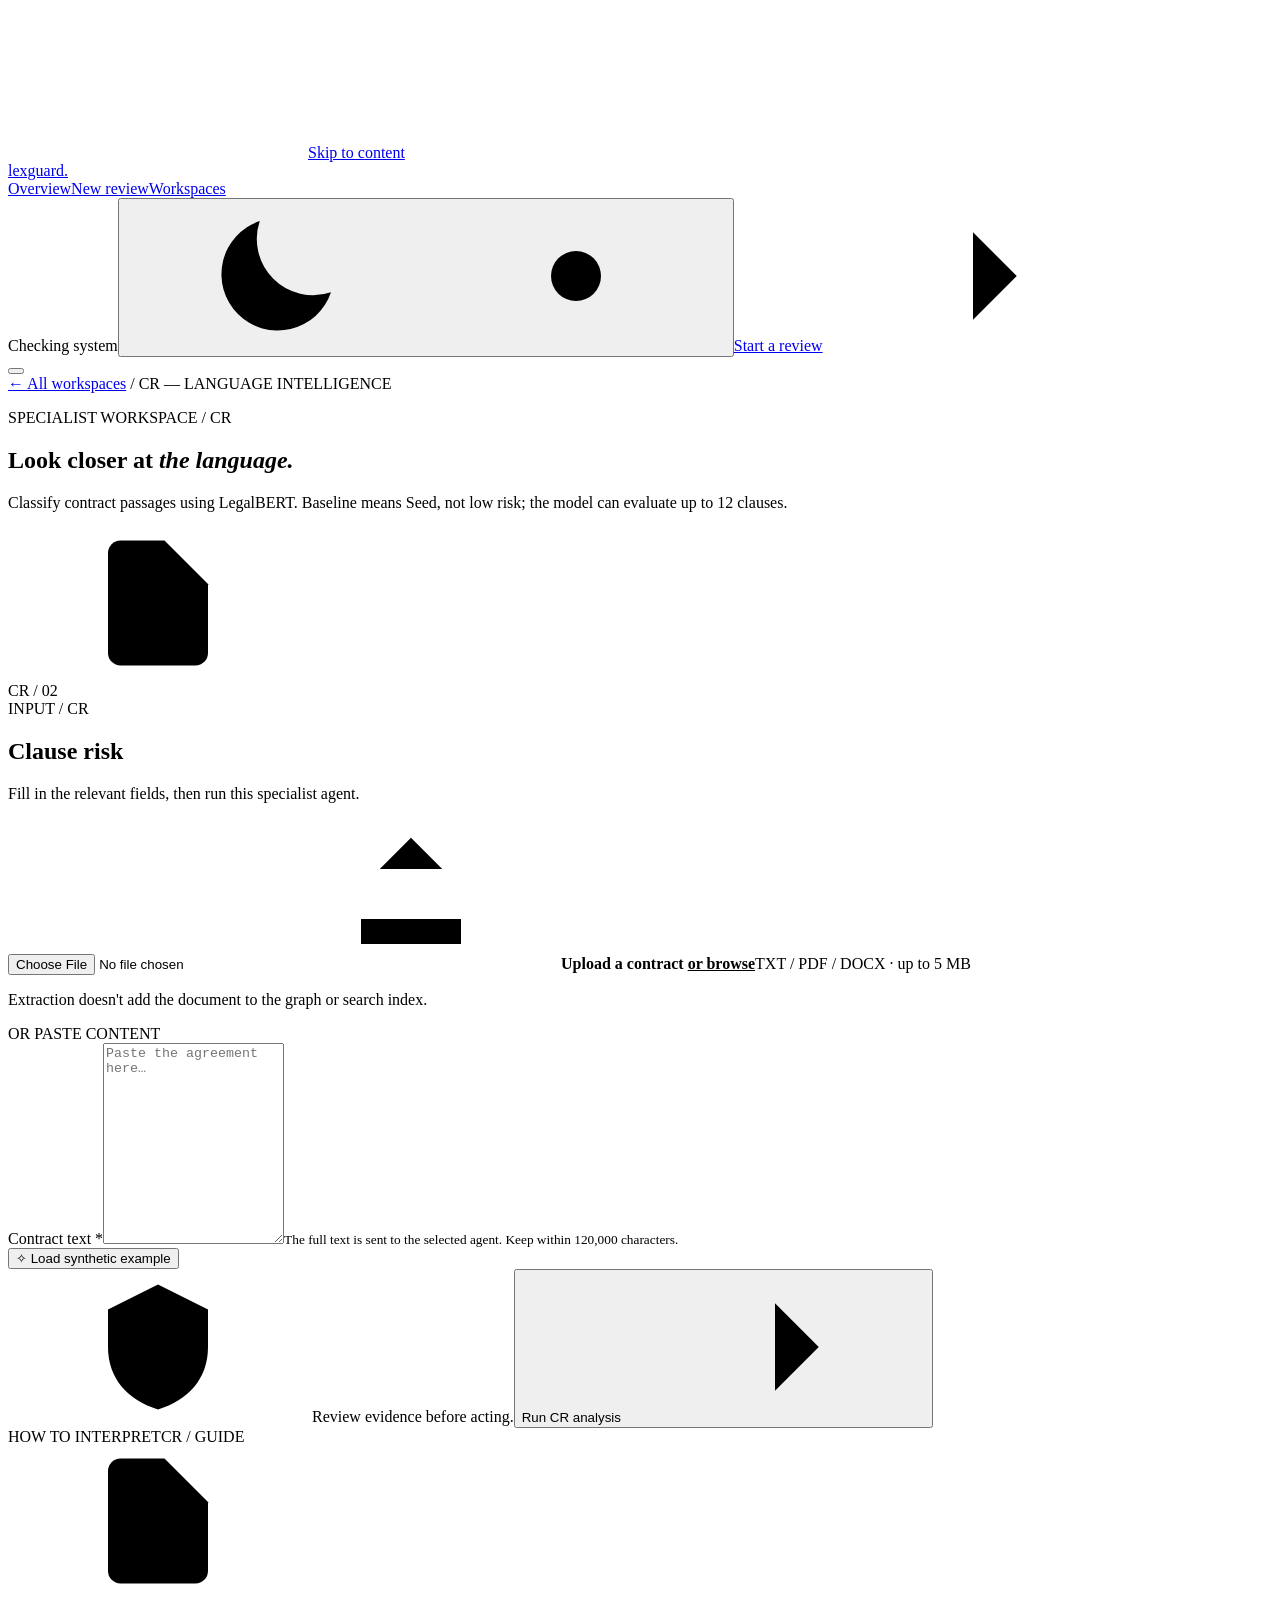
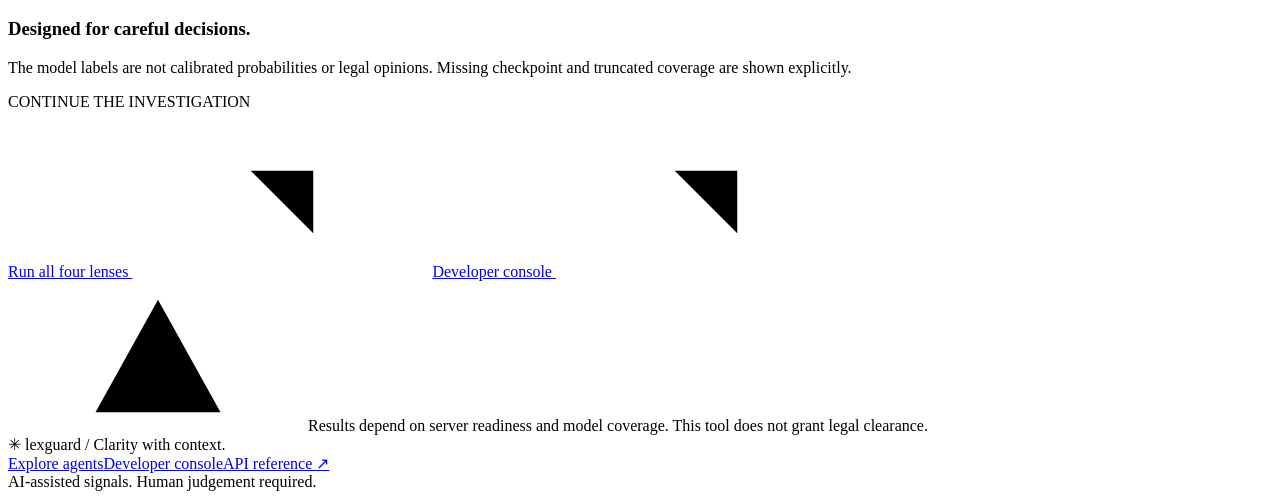
==== web/clauses.html @ 1002e35b "Import Sem7 LexGuard codebase" ====
<!doctype html><html lang="en" data-theme="dark"><head><meta charset="utf-8"><meta name="viewport" content="width=device-width, initial-scale=1"><meta name="description" content="LexGuard helps legal teams review contracts through specialist conflict, clause, confidentiality, and litigation signals."><meta name="theme-color" content="#141311"><title>Clause risk · LexGuard</title><link rel="preconnect" href="https://fonts.googleapis.com"><link rel="preconnect" href="https://fonts.gstatic.com" crossorigin><link href="https://fonts.googleapis.com/css2?family=DM+Sans:wght@400;500;600;700&family=Instrument+Serif:ital@0;1&display=swap" rel="stylesheet"><link rel="stylesheet" href="/static/styles.css"><script>(function(){try{var t=localStorage.getItem('lexguard-theme');document.documentElement.dataset.theme=t==='light'||t==='dark'?t:(matchMedia('(prefers-color-scheme: light)').matches?'light':'dark')}catch(e){}})();</script><script src="/static/app.js" defer></script><link rel="stylesheet" href="/static/atelier.css"><script src="/static/atelier-motion.js" defer></script></head><body data-page="tools-clauses"><svg class="icon-defs" xmlns="http://www.w3.org/2000/svg" aria-hidden="true"><symbol id="i-arrow" viewBox="0 0 24 24"><path d="M5 12h14m-7-7 7 7-7 7"/></symbol><symbol id="i-arrow-up" viewBox="0 0 24 24"><path d="M7 17 17 7M7 7h10v10"/></symbol><symbol id="i-moon" viewBox="0 0 24 24"><path d="M20.8 14.6A9 9 0 0 1 9.4 3.2 9 9 0 1 0 20.8 14.6Z"/></symbol><symbol id="i-sun" viewBox="0 0 24 24"><circle cx="12" cy="12" r="4"/><path d="M12 2v2m0 16v2M2 12h2m16 0h2M4.9 4.9l1.4 1.4m11.4 11.4 1.4 1.4m0-14.2-1.4 1.4M6.3 17.7l-1.4 1.4"/></symbol><symbol id="i-shield" viewBox="0 0 24 24"><path d="m12 2 8 4v6c0 5.1-3.2 8.5-8 10-4.8-1.5-8-4.9-8-10V6l8-4Z"/><path d="m9 12 2 2 4-4"/></symbol><symbol id="i-layers" viewBox="0 0 24 24"><path d="m12 3 9 5-9 5-9-5 9-5Zm-9 9 9 5 9-5M3 16l9 5 9-5"/></symbol><symbol id="i-lock" viewBox="0 0 24 24"><rect x="5" y="11" width="14" height="10" rx="2"/><path d="M8 11V7a4 4 0 0 1 8 0v4"/></symbol><symbol id="i-scale" viewBox="0 0 24 24"><path d="M12 3v18m-8-3h16M5 7h14M7 7l-4 7h8L7 7Zm10 0-4 7h8l-4-7Z"/></symbol><symbol id="i-file" viewBox="0 0 24 24"><path d="M13 2H6a2 2 0 0 0-2 2v16a2 2 0 0 0 2 2h12a2 2 0 0 0 2-2V9l-7-7Z"/><path d="M13 2v7h7M8 14h8M8 18h6"/></symbol><symbol id="i-upload" viewBox="0 0 24 24"><path d="M12 16V3m-5 5 5-5 5 5M4 16v4h16v-4"/></symbol><symbol id="i-check" viewBox="0 0 24 24"><path d="m4 12 5 5L20 6"/></symbol><symbol id="i-alert" viewBox="0 0 24 24"><path d="m12 3 10 18H2L12 3Zm0 7v4m0 4h.01"/></symbol><symbol id="i-chevron" viewBox="0 0 24 24"><path d="m6 9 6 6 6-6"/></symbol><symbol id="i-download" viewBox="0 0 24 24"><path d="M12 3v13m-5-5 5 5 5-5M4 18v3h16v-3"/></symbol><symbol id="i-x" viewBox="0 0 24 24"><path d="M5 5l14 14M19 5 5 19"/></symbol><symbol id="i-refresh" viewBox="0 0 24 24"><path d="M20 8a8 8 0 1 0 1 7m-1-7V3m0 5h-5"/></symbol></svg><a class="skip-link" href="#main">Skip to content</a><header class="site-header"><div class="shell header-inner"><a class="brand" href="/" aria-label="LexGuard home"><span class="brand-mark"><span></span></span><span>lexguard<span class="brand-point">.</span></span></a><nav class="desktop-nav" aria-label="Primary navigation"><a href="/" class="nav-link " >Overview</a><a href="/review" class="nav-link " >New review</a><a href="/workspaces" class="nav-link " >Workspaces</a></nav><div class="header-actions"><span class="live-chip" title="Actual API readiness"><span class="live-dot"></span><span data-system-label>Checking system</span></span><button class="theme-switch" type="button" data-theme-toggle aria-label="Toggle dark and light theme" title="Change theme"><svg class="icon" aria-hidden="true"><use href="#i-moon"></use></svg><svg class="icon" aria-hidden="true"><use href="#i-sun"></use></svg></button><a class="btn btn-small btn-outline" href="/review">Start a review<svg class="icon" aria-hidden="true"><use href="#i-arrow"></use></svg></a></div><button class="menu-toggle" type="button" data-menu-toggle aria-controls="mobile-nav" aria-expanded="false" aria-label="Toggle menu"><span></span><span></span><span></span></button></div><nav id="mobile-nav" class="mobile-nav" aria-label="Mobile navigation" hidden><a href="/">Overview</a><a href="/review">New review</a><a href="/workspaces">Workspaces</a><a href="/results">Latest results</a><a href="/advanced">Developer console</a></nav></header><main id="main"><section class="shell tool-page" data-tool="clauses"><div class="tool-crumb"><a href="/workspaces">← All workspaces</a><span> / CR — LANGUAGE INTELLIGENCE</span></div><div class="tool-header"><div><p class="kicker">SPECIALIST WORKSPACE / CR</p><h1>Look closer at <em>the language.</em></h1><p>Classify contract passages using LegalBERT. Baseline means Seed, not low risk; the model can evaluate up to 12 clauses.</p></div><div class="tool-graphic"><svg class="icon" aria-hidden="true"><use href="#i-file"></use></svg><div class="tool-graphic-orbit"></div><span>CR / 02</span></div></div><div class="tool-layout"><div class="form-surface tool-form-surface"><form id="tool-form" novalidate><div class="form-section-top"><span class="step-tag">INPUT / CR</span><h2>Clause risk</h2><p>Fill in the relevant fields, then run this specialist agent.</p></div><div class="dropzone compact-drop" id="dropzone"><input id="tool-file" class="file-input" type="file" accept=".txt,.pdf,.docx"><label class="upload-label" for="tool-file"><span class="upload-icon"><svg class="icon" aria-hidden="true"><use href="#i-upload"></use></svg></span><strong>Upload a contract <u>or browse</u></strong><span>TXT / PDF / DOCX · up to 5 MB</span></label><p class="upload-status" id="upload-status">Extraction doesn't add the document to the graph or search index.</p></div><div class="form-divider"><span>OR PASTE CONTENT</span></div><label class="field"><span>Contract text <span class="required">*</span></span><textarea rows="13" name="contract_text" required placeholder="Paste the agreement here…"></textarea><small>The full text is sent to the selected agent. Keep within 120,000 characters.</small></label><div class="sample-row"><button type="button" id="load-example" class="text-button">✧ Load synthetic example</button></div><p class="form-error" id="tool-error" role="alert" hidden></p><div class="form-navigation"><span class="form-inline-note"><svg class="icon" aria-hidden="true"><use href="#i-shield"></use></svg> Review evidence before acting.</span><button type="submit" class="btn btn-primary" id="tool-submit">Run CR analysis <svg class="icon" aria-hidden="true"><use href="#i-arrow"></use></svg></button></div></form></div><aside class="tool-aside"><div class="aside-top"><span class="kicker">HOW TO INTERPRET</span><span>CR / GUIDE</span></div><div class="tool-aside-icon"><svg class="icon" aria-hidden="true"><use href="#i-file"></use></svg></div><h3>Designed for careful decisions.</h3><p>The model labels are not calibrated probabilities or legal opinions. Missing checkpoint and truncated coverage are shown explicitly.</p><div class="aside-rule"></div><p class="tool-related-title">CONTINUE THE INVESTIGATION</p><a href="/review" class="related-link">Run all four lenses <svg class="icon" aria-hidden="true"><use href="#i-arrow-up"></use></svg></a><a href="/advanced" class="related-link">Developer console <svg class="icon" aria-hidden="true"><use href="#i-arrow-up"></use></svg></a><div class="aside-note"><svg class="icon" aria-hidden="true"><use href="#i-alert"></use></svg><span>Results depend on server readiness and model coverage. This tool does not grant legal clearance.</span></div></aside></div><section id="tool-output" class="tool-output" hidden aria-live="polite"><div class="report-section-heading"><div><p class="kicker">AGENT RESPONSE / CR</p><h2>Your findings</h2></div><button type="button" id="tool-export" class="btn btn-outline"><svg class="icon" aria-hidden="true"><use href="#i-download"></use></svg> Export JSON</button></div><div id="tool-output-content"></div></section></section></main><footer class="site-footer"><div class="shell footer-inner"><div class="footer-brand"><span class="footer-icon">✳</span> lexguard <span class="divider-dot">/</span> Clarity with context.</div><div class="footer-links"><a href="/workspaces">Explore agents</a><a href="/advanced">Developer console</a><a href="/docs" target="_blank" rel="noopener">API reference ↗</a></div><span class="copyright">AI-assisted signals. Human judgement required.</span></div></footer><div id="toast" class="toast" role="status" aria-live="polite" hidden></div></body></html>
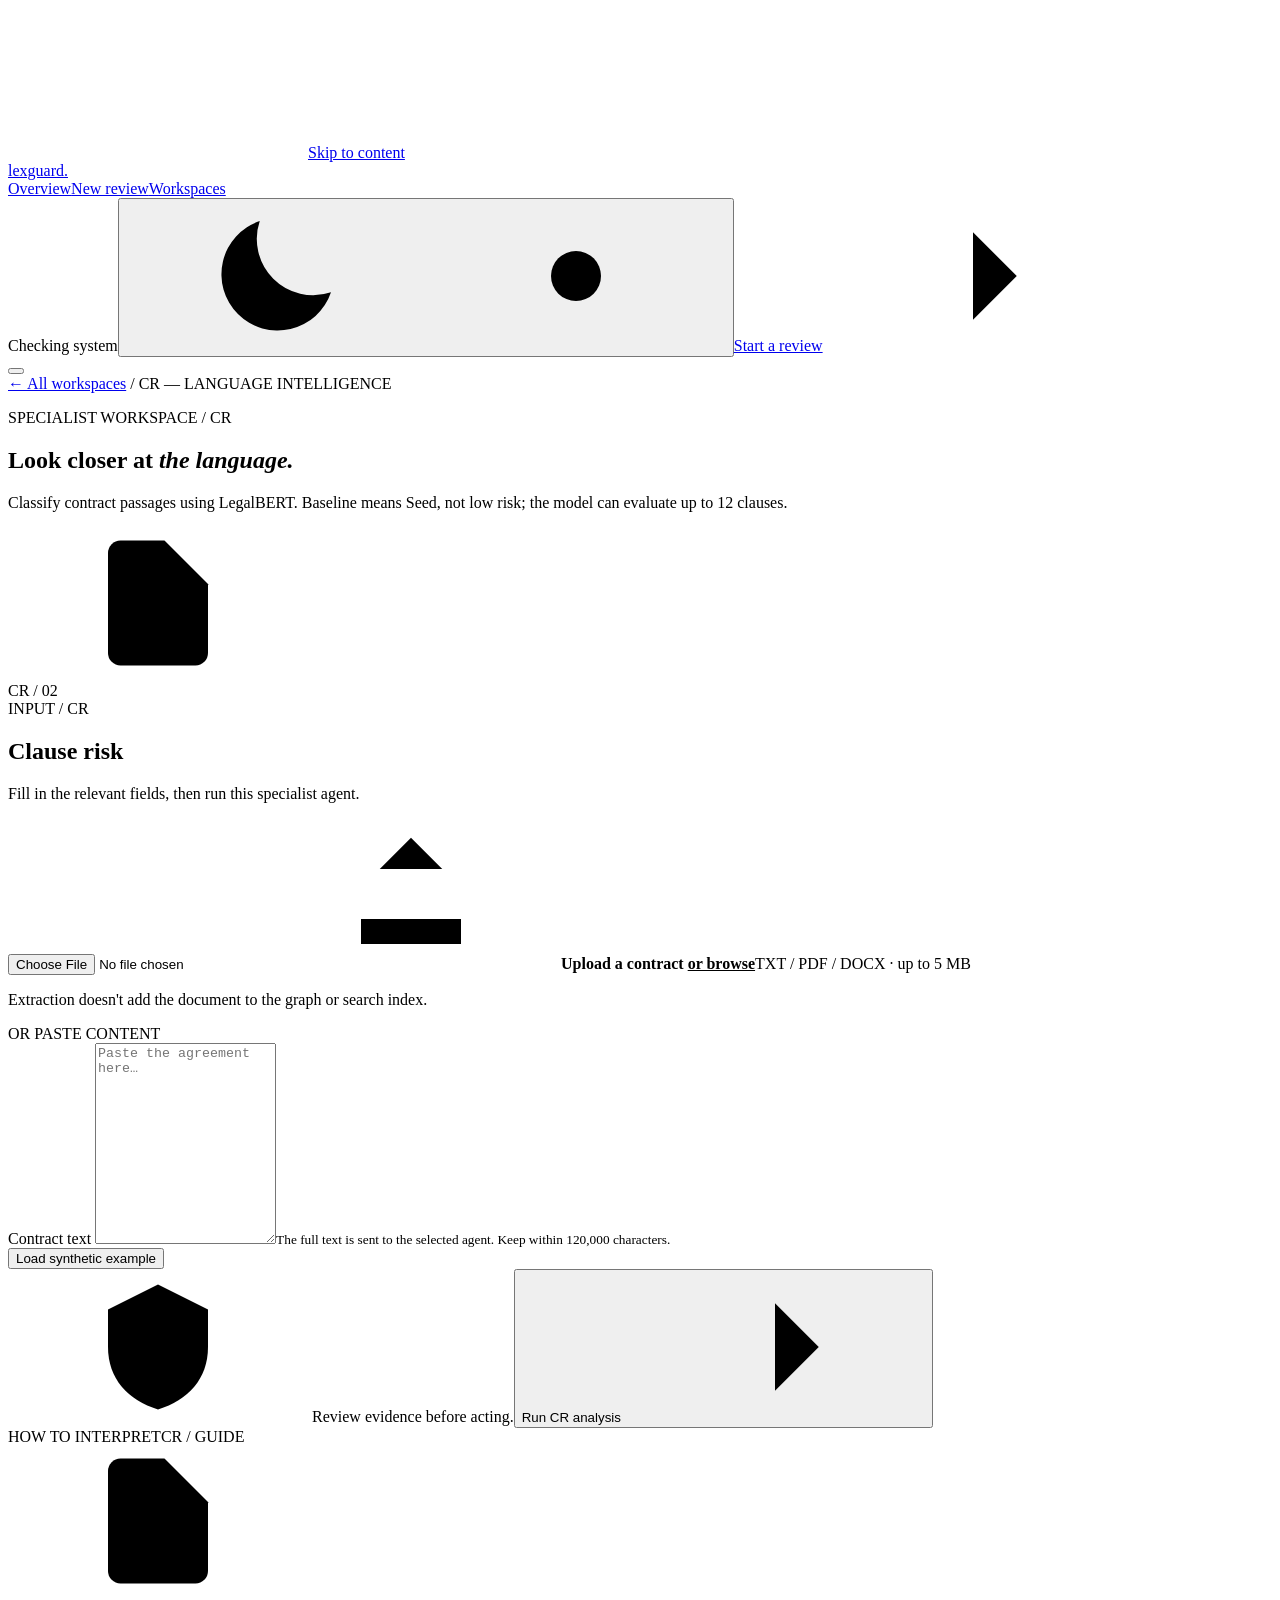
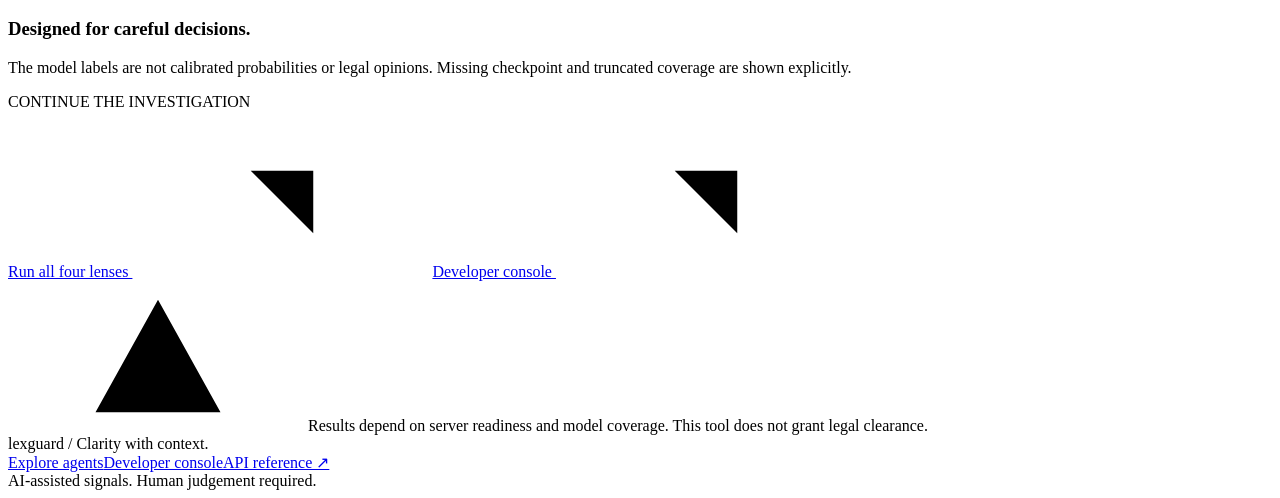
==== commit b7718d25: "updated ui" ====
--- a/web/clauses.html
+++ b/web/clauses.html
@@ -1 +1 @@
-<!doctype html><html lang="en" data-theme="dark"><head><meta charset="utf-8"><meta name="viewport" content="width=device-width, initial-scale=1"><meta name="description" content="LexGuard helps legal teams review contracts through specialist conflict, clause, confidentiality, and litigation signals."><meta name="theme-color" content="#141311"><title>Clause risk · LexGuard</title><link rel="preconnect" href="https://fonts.googleapis.com"><link rel="preconnect" href="https://fonts.gstatic.com" crossorigin><link href="https://fonts.googleapis.com/css2?family=DM+Sans:wght@400;500;600;700&family=Instrument+Serif:ital@0;1&display=swap" rel="stylesheet"><link rel="stylesheet" href="/static/styles.css"><script>(function(){try{var t=localStorage.getItem('lexguard-theme');document.documentElement.dataset.theme=t==='light'||t==='dark'?t:(matchMedia('(prefers-color-scheme: light)').matches?'light':'dark')}catch(e){}})();</script><script src="/static/app.js" defer></script><link rel="stylesheet" href="/static/atelier.css"><script src="/static/atelier-motion.js" defer></script></head><body data-page="tools-clauses"><svg class="icon-defs" xmlns="http://www.w3.org/2000/svg" aria-hidden="true"><symbol id="i-arrow" viewBox="0 0 24 24"><path d="M5 12h14m-7-7 7 7-7 7"/></symbol><symbol id="i-arrow-up" viewBox="0 0 24 24"><path d="M7 17 17 7M7 7h10v10"/></symbol><symbol id="i-moon" viewBox="0 0 24 24"><path d="M20.8 14.6A9 9 0 0 1 9.4 3.2 9 9 0 1 0 20.8 14.6Z"/></symbol><symbol id="i-sun" viewBox="0 0 24 24"><circle cx="12" cy="12" r="4"/><path d="M12 2v2m0 16v2M2 12h2m16 0h2M4.9 4.9l1.4 1.4m11.4 11.4 1.4 1.4m0-14.2-1.4 1.4M6.3 17.7l-1.4 1.4"/></symbol><symbol id="i-shield" viewBox="0 0 24 24"><path d="m12 2 8 4v6c0 5.1-3.2 8.5-8 10-4.8-1.5-8-4.9-8-10V6l8-4Z"/><path d="m9 12 2 2 4-4"/></symbol><symbol id="i-layers" viewBox="0 0 24 24"><path d="m12 3 9 5-9 5-9-5 9-5Zm-9 9 9 5 9-5M3 16l9 5 9-5"/></symbol><symbol id="i-lock" viewBox="0 0 24 24"><rect x="5" y="11" width="14" height="10" rx="2"/><path d="M8 11V7a4 4 0 0 1 8 0v4"/></symbol><symbol id="i-scale" viewBox="0 0 24 24"><path d="M12 3v18m-8-3h16M5 7h14M7 7l-4 7h8L7 7Zm10 0-4 7h8l-4-7Z"/></symbol><symbol id="i-file" viewBox="0 0 24 24"><path d="M13 2H6a2 2 0 0 0-2 2v16a2 2 0 0 0 2 2h12a2 2 0 0 0 2-2V9l-7-7Z"/><path d="M13 2v7h7M8 14h8M8 18h6"/></symbol><symbol id="i-upload" viewBox="0 0 24 24"><path d="M12 16V3m-5 5 5-5 5 5M4 16v4h16v-4"/></symbol><symbol id="i-check" viewBox="0 0 24 24"><path d="m4 12 5 5L20 6"/></symbol><symbol id="i-alert" viewBox="0 0 24 24"><path d="m12 3 10 18H2L12 3Zm0 7v4m0 4h.01"/></symbol><symbol id="i-chevron" viewBox="0 0 24 24"><path d="m6 9 6 6 6-6"/></symbol><symbol id="i-download" viewBox="0 0 24 24"><path d="M12 3v13m-5-5 5 5 5-5M4 18v3h16v-3"/></symbol><symbol id="i-x" viewBox="0 0 24 24"><path d="M5 5l14 14M19 5 5 19"/></symbol><symbol id="i-refresh" viewBox="0 0 24 24"><path d="M20 8a8 8 0 1 0 1 7m-1-7V3m0 5h-5"/></symbol></svg><a class="skip-link" href="#main">Skip to content</a><header class="site-header"><div class="shell header-inner"><a class="brand" href="/" aria-label="LexGuard home"><span class="brand-mark"><span></span></span><span>lexguard<span class="brand-point">.</span></span></a><nav class="desktop-nav" aria-label="Primary navigation"><a href="/" class="nav-link " >Overview</a><a href="/review" class="nav-link " >New review</a><a href="/workspaces" class="nav-link " >Workspaces</a></nav><div class="header-actions"><span class="live-chip" title="Actual API readiness"><span class="live-dot"></span><span data-system-label>Checking system</span></span><button class="theme-switch" type="button" data-theme-toggle aria-label="Toggle dark and light theme" title="Change theme"><svg class="icon" aria-hidden="true"><use href="#i-moon"></use></svg><svg class="icon" aria-hidden="true"><use href="#i-sun"></use></svg></button><a class="btn btn-small btn-outline" href="/review">Start a review<svg class="icon" aria-hidden="true"><use href="#i-arrow"></use></svg></a></div><button class="menu-toggle" type="button" data-menu-toggle aria-controls="mobile-nav" aria-expanded="false" aria-label="Toggle menu"><span></span><span></span><span></span></button></div><nav id="mobile-nav" class="mobile-nav" aria-label="Mobile navigation" hidden><a href="/">Overview</a><a href="/review">New review</a><a href="/workspaces">Workspaces</a><a href="/results">Latest results</a><a href="/advanced">Developer console</a></nav></header><main id="main"><section class="shell tool-page" data-tool="clauses"><div class="tool-crumb"><a href="/workspaces">← All workspaces</a><span> / CR — LANGUAGE INTELLIGENCE</span></div><div class="tool-header"><div><p class="kicker">SPECIALIST WORKSPACE / CR</p><h1>Look closer at <em>the language.</em></h1><p>Classify contract passages using LegalBERT. Baseline means Seed, not low risk; the model can evaluate up to 12 clauses.</p></div><div class="tool-graphic"><svg class="icon" aria-hidden="true"><use href="#i-file"></use></svg><div class="tool-graphic-orbit"></div><span>CR / 02</span></div></div><div class="tool-layout"><div class="form-surface tool-form-surface"><form id="tool-form" novalidate><div class="form-section-top"><span class="step-tag">INPUT / CR</span><h2>Clause risk</h2><p>Fill in the relevant fields, then run this specialist agent.</p></div><div class="dropzone compact-drop" id="dropzone"><input id="tool-file" class="file-input" type="file" accept=".txt,.pdf,.docx"><label class="upload-label" for="tool-file"><span class="upload-icon"><svg class="icon" aria-hidden="true"><use href="#i-upload"></use></svg></span><strong>Upload a contract <u>or browse</u></strong><span>TXT / PDF / DOCX · up to 5 MB</span></label><p class="upload-status" id="upload-status">Extraction doesn't add the document to the graph or search index.</p></div><div class="form-divider"><span>OR PASTE CONTENT</span></div><label class="field"><span>Contract text <span class="required">*</span></span><textarea rows="13" name="contract_text" required placeholder="Paste the agreement here…"></textarea><small>The full text is sent to the selected agent. Keep within 120,000 characters.</small></label><div class="sample-row"><button type="button" id="load-example" class="text-button">✧ Load synthetic example</button></div><p class="form-error" id="tool-error" role="alert" hidden></p><div class="form-navigation"><span class="form-inline-note"><svg class="icon" aria-hidden="true"><use href="#i-shield"></use></svg> Review evidence before acting.</span><button type="submit" class="btn btn-primary" id="tool-submit">Run CR analysis <svg class="icon" aria-hidden="true"><use href="#i-arrow"></use></svg></button></div></form></div><aside class="tool-aside"><div class="aside-top"><span class="kicker">HOW TO INTERPRET</span><span>CR / GUIDE</span></div><div class="tool-aside-icon"><svg class="icon" aria-hidden="true"><use href="#i-file"></use></svg></div><h3>Designed for careful decisions.</h3><p>The model labels are not calibrated probabilities or legal opinions. Missing checkpoint and truncated coverage are shown explicitly.</p><div class="aside-rule"></div><p class="tool-related-title">CONTINUE THE INVESTIGATION</p><a href="/review" class="related-link">Run all four lenses <svg class="icon" aria-hidden="true"><use href="#i-arrow-up"></use></svg></a><a href="/advanced" class="related-link">Developer console <svg class="icon" aria-hidden="true"><use href="#i-arrow-up"></use></svg></a><div class="aside-note"><svg class="icon" aria-hidden="true"><use href="#i-alert"></use></svg><span>Results depend on server readiness and model coverage. This tool does not grant legal clearance.</span></div></aside></div><section id="tool-output" class="tool-output" hidden aria-live="polite"><div class="report-section-heading"><div><p class="kicker">AGENT RESPONSE / CR</p><h2>Your findings</h2></div><button type="button" id="tool-export" class="btn btn-outline"><svg class="icon" aria-hidden="true"><use href="#i-download"></use></svg> Export JSON</button></div><div id="tool-output-content"></div></section></section></main><footer class="site-footer"><div class="shell footer-inner"><div class="footer-brand"><span class="footer-icon">✳</span> lexguard <span class="divider-dot">/</span> Clarity with context.</div><div class="footer-links"><a href="/workspaces">Explore agents</a><a href="/advanced">Developer console</a><a href="/docs" target="_blank" rel="noopener">API reference ↗</a></div><span class="copyright">AI-assisted signals. Human judgement required.</span></div></footer><div id="toast" class="toast" role="status" aria-live="polite" hidden></div></body></html>+<!doctype html><html lang="en" data-theme="dark"><head><meta charset="utf-8"><meta name="viewport" content="width=device-width, initial-scale=1"><meta name="description" content="LexGuard helps legal teams review contracts through specialist conflict, clause, confidentiality, and litigation signals."><meta name="theme-color" content="#141311"><title>Clause risk · LexGuard</title><link rel="preconnect" href="https://fonts.googleapis.com"><link rel="preconnect" href="https://fonts.gstatic.com" crossorigin><link href="https://fonts.googleapis.com/css2?family=DM+Sans:wght@400;500;600;700&display=swap" rel="stylesheet"><link rel="stylesheet" href="/static/styles.css"><script>(function(){try{var t=localStorage.getItem('lexguard-theme');document.documentElement.dataset.theme=t==='light'||t==='dark'?t:(matchMedia('(prefers-color-scheme: light)').matches?'light':'dark')}catch(e){}})();</script><script src="/static/app.js" defer></script><link rel="stylesheet" href="/static/atelier.css"><script src="/static/atelier-motion.js" defer></script></head><body data-page="tools-clauses"><svg class="icon-defs" xmlns="http://www.w3.org/2000/svg" aria-hidden="true"><symbol id="i-arrow" viewBox="0 0 24 24"><path d="M5 12h14m-7-7 7 7-7 7"/></symbol><symbol id="i-arrow-up" viewBox="0 0 24 24"><path d="M7 17 17 7M7 7h10v10"/></symbol><symbol id="i-moon" viewBox="0 0 24 24"><path d="M20.8 14.6A9 9 0 0 1 9.4 3.2 9 9 0 1 0 20.8 14.6Z"/></symbol><symbol id="i-sun" viewBox="0 0 24 24"><circle cx="12" cy="12" r="4"/><path d="M12 2v2m0 16v2M2 12h2m16 0h2M4.9 4.9l1.4 1.4m11.4 11.4 1.4 1.4m0-14.2-1.4 1.4M6.3 17.7l-1.4 1.4"/></symbol><symbol id="i-shield" viewBox="0 0 24 24"><path d="m12 2 8 4v6c0 5.1-3.2 8.5-8 10-4.8-1.5-8-4.9-8-10V6l8-4Z"/><path d="m9 12 2 2 4-4"/></symbol><symbol id="i-layers" viewBox="0 0 24 24"><path d="m12 3 9 5-9 5-9-5 9-5Zm-9 9 9 5 9-5M3 16l9 5 9-5"/></symbol><symbol id="i-lock" viewBox="0 0 24 24"><rect x="5" y="11" width="14" height="10" rx="2"/><path d="M8 11V7a4 4 0 0 1 8 0v4"/></symbol><symbol id="i-scale" viewBox="0 0 24 24"><path d="M12 3v18m-8-3h16M5 7h14M7 7l-4 7h8L7 7Zm10 0-4 7h8l-4-7Z"/></symbol><symbol id="i-file" viewBox="0 0 24 24"><path d="M13 2H6a2 2 0 0 0-2 2v16a2 2 0 0 0 2 2h12a2 2 0 0 0 2-2V9l-7-7Z"/><path d="M13 2v7h7M8 14h8M8 18h6"/></symbol><symbol id="i-upload" viewBox="0 0 24 24"><path d="M12 16V3m-5 5 5-5 5 5M4 16v4h16v-4"/></symbol><symbol id="i-check" viewBox="0 0 24 24"><path d="m4 12 5 5L20 6"/></symbol><symbol id="i-alert" viewBox="0 0 24 24"><path d="m12 3 10 18H2L12 3Zm0 7v4m0 4h.01"/></symbol><symbol id="i-chevron" viewBox="0 0 24 24"><path d="m6 9 6 6 6-6"/></symbol><symbol id="i-download" viewBox="0 0 24 24"><path d="M12 3v13m-5-5 5 5 5-5M4 18v3h16v-3"/></symbol><symbol id="i-x" viewBox="0 0 24 24"><path d="M5 5l14 14M19 5 5 19"/></symbol><symbol id="i-refresh" viewBox="0 0 24 24"><path d="M20 8a8 8 0 1 0 1 7m-1-7V3m0 5h-5"/></symbol></svg><a class="skip-link" href="#main">Skip to content</a><header class="site-header"><div class="shell header-inner"><a class="brand" href="/" aria-label="LexGuard home"><span class="logo-mark" aria-hidden="true"></span><span>lexguard<span class="brand-point">.</span></span></a><nav class="desktop-nav" aria-label="Primary navigation"><a href="/" class="nav-link " >Overview</a><a href="/review" class="nav-link " >New review</a><a href="/workspaces" class="nav-link " >Workspaces</a></nav><div class="header-actions"><span class="live-chip" title="Actual API readiness"><span class="live-dot"></span><span data-system-label>Checking system</span></span><button class="theme-switch" type="button" data-theme-toggle aria-label="Toggle dark and light theme" title="Change theme"><svg class="icon" aria-hidden="true"><use href="#i-moon"></use></svg><svg class="icon" aria-hidden="true"><use href="#i-sun"></use></svg></button><a class="btn btn-small btn-outline" href="/review">Start a review<svg class="icon" aria-hidden="true"><use href="#i-arrow"></use></svg></a></div><button class="menu-toggle" type="button" data-menu-toggle aria-controls="mobile-nav" aria-expanded="false" aria-label="Toggle menu"><span></span><span></span><span></span></button></div><nav id="mobile-nav" class="mobile-nav" aria-label="Mobile navigation" hidden><a href="/">Overview</a><a href="/review">New review</a><a href="/workspaces">Workspaces</a><a href="/results">Latest results</a><a href="/advanced">Developer console</a></nav></header><main id="main"><section class="shell tool-page" data-tool="clauses"><div class="tool-crumb"><a href="/workspaces">← All workspaces</a><span> / CR — LANGUAGE INTELLIGENCE</span></div><div class="tool-header"><div><p class="kicker">SPECIALIST WORKSPACE / CR</p><h1>Look closer at <em>the language.</em></h1><p>Classify contract passages using LegalBERT. Baseline means Seed, not low risk; the model can evaluate up to 12 clauses.</p></div><div class="tool-graphic"><svg class="icon" aria-hidden="true"><use href="#i-file"></use></svg><div class="tool-graphic-orbit"></div><span>CR / 02</span></div></div><div class="tool-layout"><div class="form-surface tool-form-surface"><form id="tool-form" novalidate><div class="form-section-top"><span class="step-tag">INPUT / CR</span><h2>Clause risk</h2><p>Fill in the relevant fields, then run this specialist agent.</p></div><div class="dropzone compact-drop" id="dropzone"><input id="tool-file" class="file-input" type="file" accept=".txt,.pdf,.docx"><label class="upload-label" for="tool-file"><span class="upload-icon"><svg class="icon" aria-hidden="true"><use href="#i-upload"></use></svg></span><strong>Upload a contract <u>or browse</u></strong><span>TXT / PDF / DOCX · up to 5 MB</span></label><p class="upload-status" id="upload-status">Extraction doesn't add the document to the graph or search index.</p></div><div class="form-divider"><span>OR PASTE CONTENT</span></div><label class="field"><span>Contract text <span class="required" aria-label="required"><span class="logo-mark" aria-hidden="true"></span></span></span><textarea rows="13" name="contract_text" required placeholder="Paste the agreement here…"></textarea><small>The full text is sent to the selected agent. Keep within 120,000 characters.</small></label><div class="sample-row"><button type="button" id="load-example" class="text-button"><span class="logo-mark" aria-hidden="true"></span> Load synthetic example</button></div><p class="form-error" id="tool-error" role="alert" hidden></p><div class="form-navigation"><span class="form-inline-note"><svg class="icon" aria-hidden="true"><use href="#i-shield"></use></svg> Review evidence before acting.</span><button type="submit" class="btn btn-primary" id="tool-submit">Run CR analysis <svg class="icon" aria-hidden="true"><use href="#i-arrow"></use></svg></button></div></form></div><aside class="tool-aside"><div class="aside-top"><span class="kicker">HOW TO INTERPRET</span><span>CR / GUIDE</span></div><div class="tool-aside-icon"><svg class="icon" aria-hidden="true"><use href="#i-file"></use></svg></div><h3>Designed for careful decisions.</h3><p>The model labels are not calibrated probabilities or legal opinions. Missing checkpoint and truncated coverage are shown explicitly.</p><div class="aside-rule"></div><p class="tool-related-title">CONTINUE THE INVESTIGATION</p><a href="/review" class="related-link">Run all four lenses <svg class="icon" aria-hidden="true"><use href="#i-arrow-up"></use></svg></a><a href="/advanced" class="related-link">Developer console <svg class="icon" aria-hidden="true"><use href="#i-arrow-up"></use></svg></a><div class="aside-note"><svg class="icon" aria-hidden="true"><use href="#i-alert"></use></svg><span>Results depend on server readiness and model coverage. This tool does not grant legal clearance.</span></div></aside></div><section id="tool-output" class="tool-output" hidden aria-live="polite"><div class="report-section-heading"><div><p class="kicker">AGENT RESPONSE / CR</p><h2>Your findings</h2></div><button type="button" id="tool-export" class="btn btn-outline"><svg class="icon" aria-hidden="true"><use href="#i-download"></use></svg> Export JSON</button></div><div id="tool-output-content"></div></section></section></main><footer class="site-footer"><div class="shell footer-inner"><div class="footer-brand"><span class="footer-icon logo-mark" aria-hidden="true"></span> lexguard <span class="divider-dot">/</span> Clarity with context.</div><div class="footer-links"><a href="/workspaces">Explore agents</a><a href="/advanced">Developer console</a><a href="/docs" target="_blank" rel="noopener">API reference ↗</a></div><span class="copyright">AI-assisted signals. Human judgement required.</span></div></footer><div id="toast" class="toast" role="status" aria-live="polite" hidden></div></body></html>
